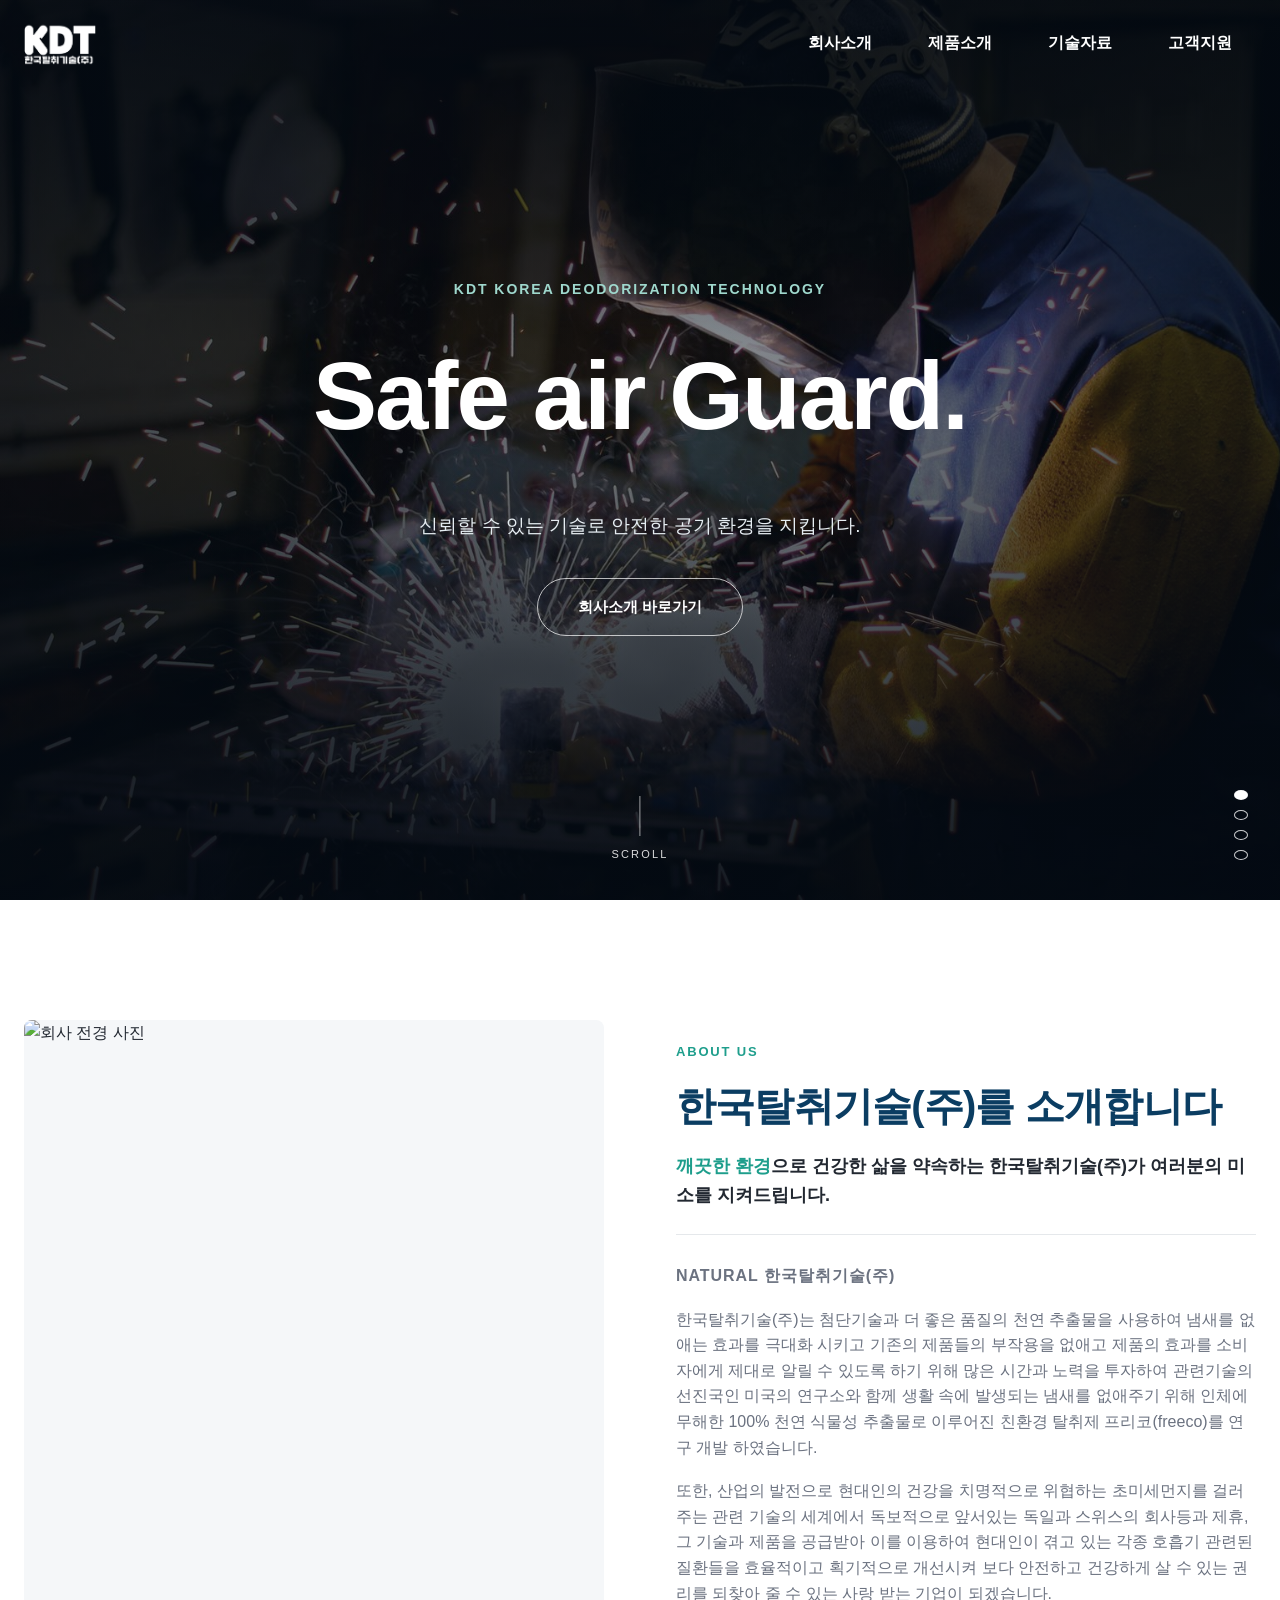
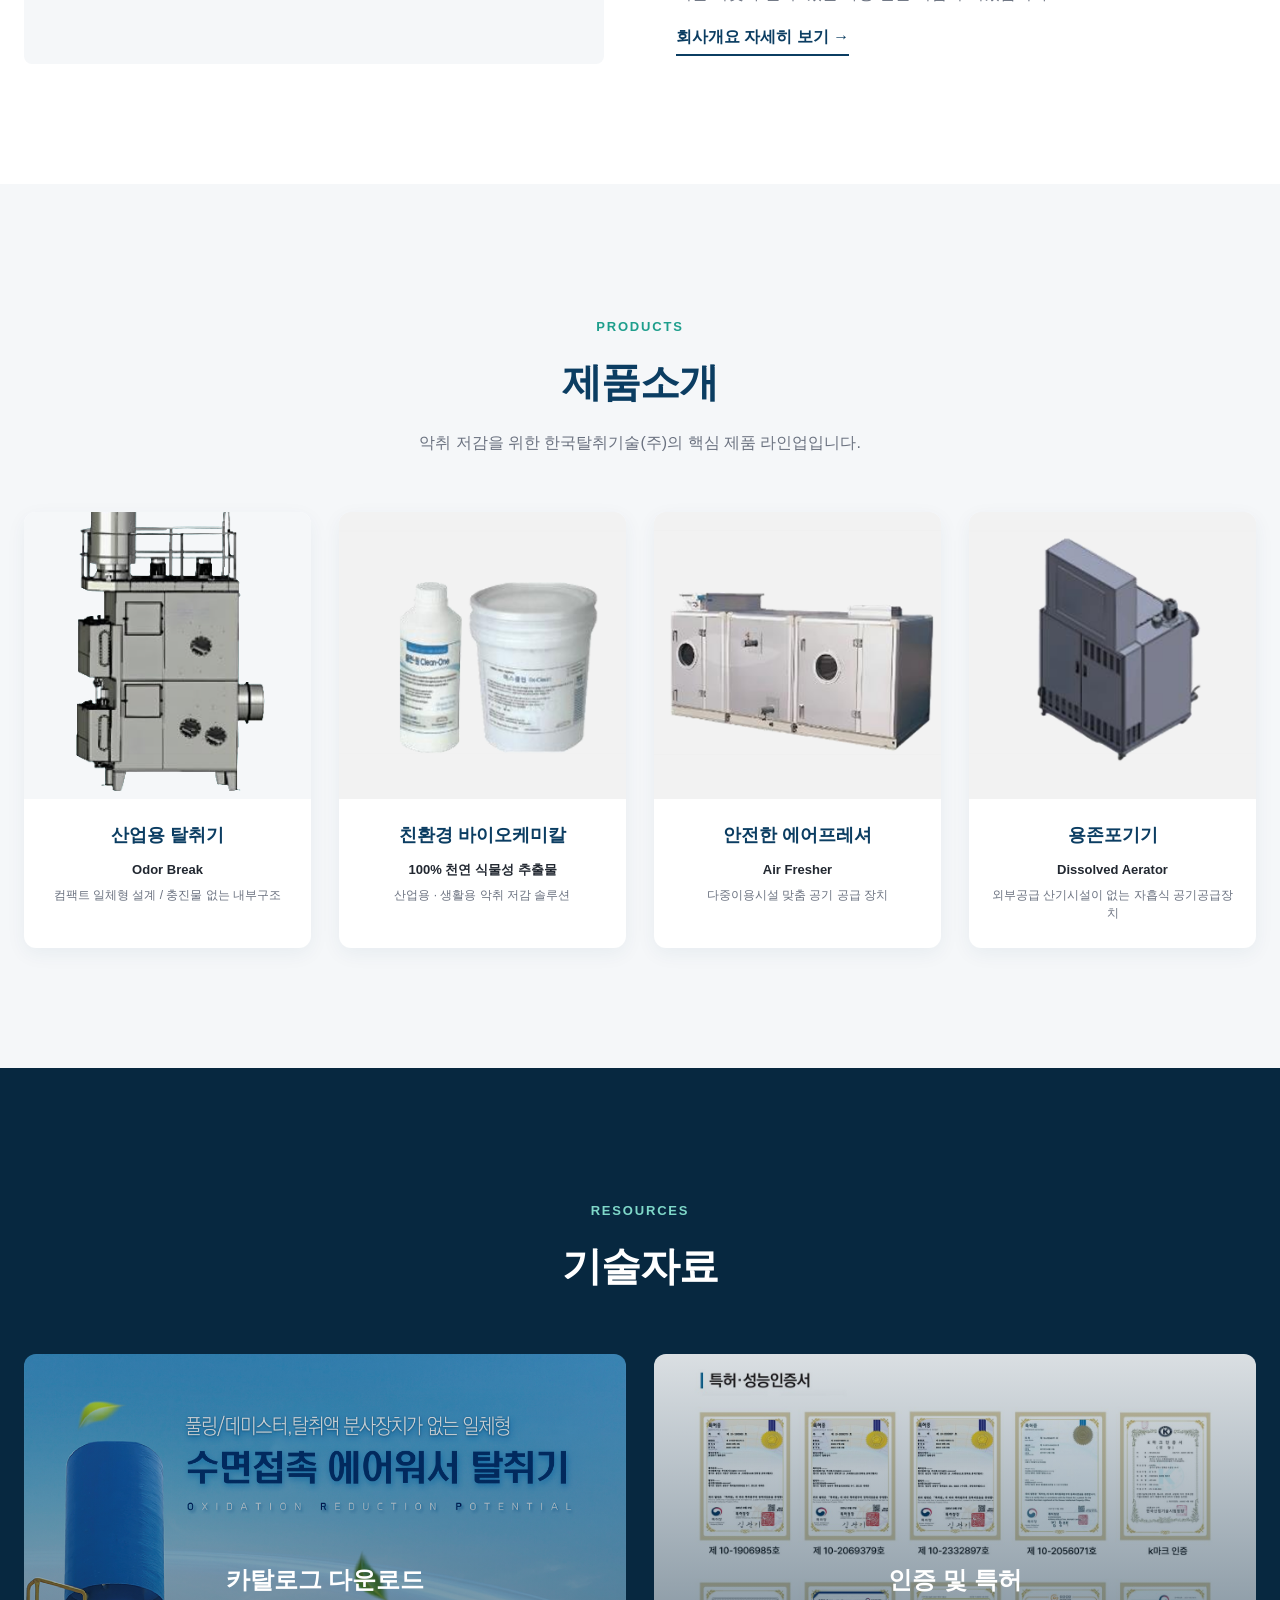
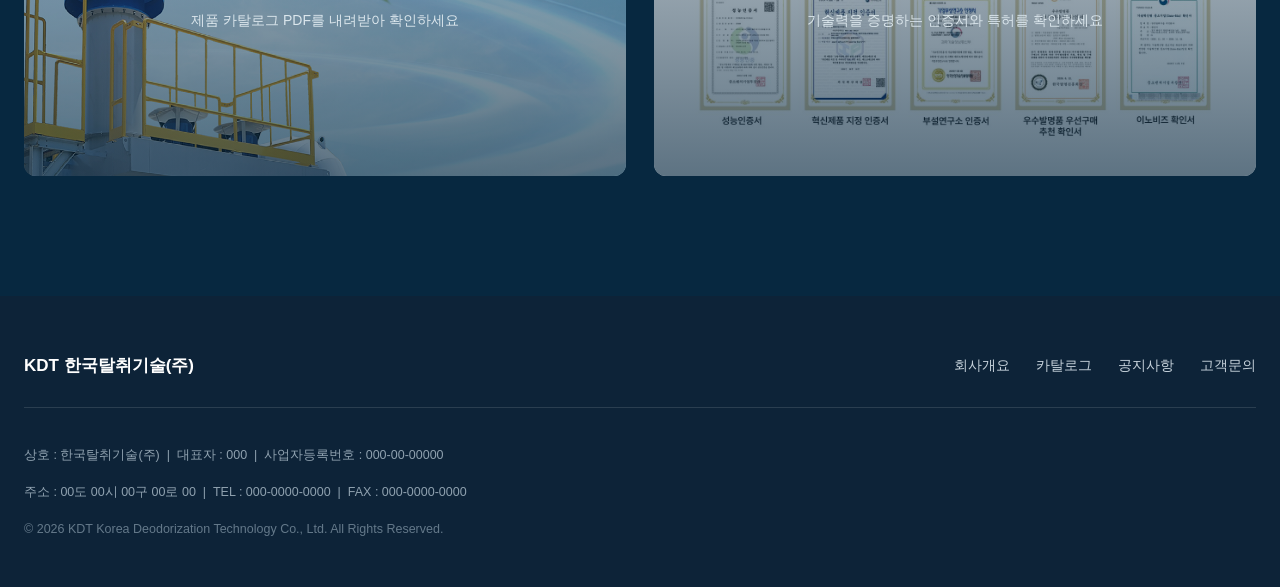
==== index.html @ 2b5cd9da "Initial commit: KDT 한국탈취기술 웹사이트 정적 HTML/CSS/JS 기반 회사 소개 및 제품 소개 사이트.  Co-Authored-By: Claude Sonnet " ====
<!DOCTYPE html>
<html lang="ko">
<head>
<meta charset="UTF-8">
<meta name="viewport" content="width=device-width, initial-scale=1.0">
<title>KDT 한국탈취기술(주) | Safe air Guard.</title>
<link rel="stylesheet" href="style.css">
</head>
<body>

<!-- ============ HEADER ============ -->
<header class="site-header" id="siteHeader">
  <div class="header-inner">
    <a href="index.html" class="logo">
      <img src="images/logo-kdt.png" alt="KDT 한국탈취기술(주)" class="logo-mark">
      <!-- attachFile/KDT 로고(L)투명.png -->
    </a>

    <nav class="gnb" id="gnb">
      <ul class="gnb-list">
        <li class="gnb-item">
          <a href="#" class="gnb-link">회사소개</a>
          <div class="mega-panel">
            <ul class="mega-list">
              <li><a href="about-overview.html">회사개요</a></li>
              <li><a href="about-history.html">회사연혁</a></li>
              <li><a href="certificate.html">인증/특허</a></li>
              <li><a href="about-location.html">오시는길</a></li>
            </ul>
          </div>
        </li>
        <li class="gnb-item">
          <a href="#" class="gnb-link">제품소개</a>
          <div class="mega-panel">
            <ul class="mega-list">
              <li><a href="product-orderbreak.html">산업용 탈취기</a></li>
              <li><a href="product-biochemical.html">친환경 바이오케미칼</a></li>
              <li><a href="product-airpressure.html">안전한 에어프레셔</a></li>
              <li><a href="product-diffuser.html">용존포기기</a></li>
            </ul>
          </div>
        </li>
        <li class="gnb-item">
          <a href="#" class="gnb-link">기술자료</a>
          <div class="mega-panel">
            <ul class="mega-list">
              <li><a href="files/KDT_탈취기_카탈로그.pdf" download>카탈로그</a></li>
            </ul>
          </div>
        </li>
        <li class="gnb-item">
          <a href="#" class="gnb-link">고객지원</a>
          <div class="mega-panel">
            <ul class="mega-list">
              <li><a href="notice.html">공지사항</a></li>
              <li><a href="contact.html">고객문의</a></li>
            </ul>
          </div>
        </li>
      </ul>
    </nav>

    <button class="mobile-toggle" id="mobileToggle" aria-label="메뉴 열기">
      <span></span><span></span><span></span>
    </button>
  </div>

  <!-- 모바일 전용 메뉴 -->
  <nav class="mobile-nav" id="mobileNav">
    <ul>
      <li>
        <button class="mobile-depth1">회사소개</button>
        <ul class="mobile-depth2">
          <li><a href="about-overview.html">회사개요</a></li>
          <li><a href="about-history.html">회사연혁</a></li>
          <li><a href="certificate.html">인증/특허</a></li>
          <li><a href="about-location.html">오시는길</a></li>
        </ul>
      </li>
      <li>
        <button class="mobile-depth1">제품소개</button>
        <ul class="mobile-depth2">
          <li><a href="product-orderbreak.html">산업용 탈취기</a></li>
          <li><a href="product-biochemical.html">친환경 바이오케미칼</a></li>
          <li><a href="product-airpressure.html">안전한 에어프레셔</a></li>
          <li><a href="product-diffuser.html">용존포기기</a></li>
        </ul>
      </li>
      <li>
        <button class="mobile-depth1">기술자료</button>
        <ul class="mobile-depth2">
          <li><a href="files/KDT_탈취기_카탈로그.pdf" download>카탈로그</a></li>
        </ul>
      </li>
      <li>
        <button class="mobile-depth1">고객지원</button>
        <ul class="mobile-depth2">
          <li><a href="notice.html">공지사항</a></li>
          <li><a href="contact.html">고객문의</a></li>
        </ul>
      </li>
    </ul>
  </nav>
  <div class="mega-dim" id="megaDim"></div>
</header>

<main>

  <!-- ============ HERO SECTION ============ -->
  <section class="hero" id="hero">
    <div class="hero-slides">
      <div class="hero-slide is-active" style="background-image:url('images/hero-1.jpg');"></div>
      <!-- 용접 작업 현장 사진 (정밀 제조 기술력) -->
      <div class="hero-slide" style="background-image:url('images/hero-2.jpg'); background-position:center 60%;"></div>
      <!-- 레이저 절단 설비 사진 (정밀 가공 기술력) -->
      <div class="hero-slide" style="background-image:url('images/hero-3.jpg'); background-position:center 30%;"></div>
      <!-- 중앙 제어실 사진 (통합 모니터링/관제 시스템) -->
      <div class="hero-slide" style="background-image:url('images/hero-4.jpg'); background-position:center 38%;"></div>
      <!-- 현장 안전관리자 작업 사진 (현장 안전/품질 관리) -->
    </div>
    <div class="hero-overlay"></div>
    <div class="hero-sparks" aria-hidden="true">
      <span></span><span></span><span></span><span></span><span></span><span></span>
    </div>
    <div class="hero-content">
      <p class="hero-eyebrow">KDT KOREA DEODORIZATION TECHNOLOGY</p>
      <h1 class="hero-title">Safe air Guard.</h1>
      <p class="hero-desc">신뢰할 수 있는 기술로 안전한 공기 환경을 지킵니다.</p>
      <a href="about-overview.html" class="hero-btn">회사소개 바로가기</a>
    </div>
    <div class="hero-dots" id="heroDots">
      <button class="hero-dot is-active" data-idx="0"></button>
      <button class="hero-dot" data-idx="1"></button>
      <button class="hero-dot" data-idx="2"></button>
      <button class="hero-dot" data-idx="3"></button>
    </div>
    <div class="hero-scroll">
      <span></span>
      <p>SCROLL</p>
    </div>
  </section>

  <!-- ============ 회사 소개 SECTION ============ -->
  <section class="about-section reveal">
    <div class="about-inner">
      <div class="about-visual">
        <img src="attachFile/회사전경.PNG" alt="회사 전경 사진">
        <!-- 회사 전경 사진 (attachFile/회사전경.PNG) -->
      </div>
      <div class="about-text">
        <p class="section-eyebrow">ABOUT US</p>
        <h2 class="section-title">한국탈취기술(주)를 소개합니다</h2>
        <!-- 아래 문구는 attachFile/회사소개 문구(emjkdt변경).PNG 원문에서 추출, 회사명(EMJ)만 '한국탈취기술(주)'로 치환 -->
        <p class="about-lead">
          <strong>깨끗한 환경</strong>으로 건강한 삶을 약속하는 한국탈취기술(주)가 여러분의 미소를 지켜드립니다.
        </p>
        <div class="about-copy">
          <p class="about-subhead">NATURAL 한국탈취기술(주)</p>
          <p>
            한국탈취기술(주)는 첨단기술과 더 좋은 품질의 천연 추출물을 사용하여 냄새를 없애는
            효과를 극대화 시키고 기존의 제품들의 부작용을 없애고 제품의 효과를 소비자에게
            제대로 알릴 수 있도록 하기 위해 많은 시간과 노력을 투자하여 관련기술의 선진국인
            미국의 연구소와 함께 생활 속에 발생되는 냄새를 없애주기 위해 인체에 무해한
            100% 천연 식물성 추출물로 이루어진 친환경 탈취제 프리코(freeco)를 연구 개발
            하였습니다.
          </p>
          <p>
            또한, 산업의 발전으로 현대인의 건강을 치명적으로 위협하는 초미세먼지를 걸러주는
            관련 기술의 세계에서 독보적으로 앞서있는 독일과 스위스의 회사등과 제휴, 그 기술과
            제품을 공급받아 이를 이용하여 현대인이 겪고 있는 각종 호흡기 관련된 질환들을
            효율적이고 획기적으로 개선시켜 보다 안전하고 건강하게 살 수 있는 권리를 되찾아
            줄 수 있는 사랑 받는 기업이 되겠습니다.
          </p>
        </div>
        <a href="about-overview.html" class="about-more">회사개요 자세히 보기 &rarr;</a>
      </div>
    </div>
  </section>

  <!-- ============ 제품 소개 SECTION ============ -->
  <section class="product-section reveal">
    <div class="section-head">
      <p class="section-eyebrow">PRODUCTS</p>
      <h2 class="section-title">제품소개</h2>
      <p class="section-desc">악취 저감을 위한 한국탈취기술(주)의 핵심 제품 라인업입니다.</p>
    </div>

    <div class="product-grid">
      <a href="product-orderbreak.html" class="product-card">
        <div class="product-thumb">
          <img src="images/product-thumb-1.png?v=2" alt="산업용 탈취기">
          <!-- 산업용 탈취기(Odor Break) 제품사진 (회사소개서 PDF에서 추출) -->
        </div>
        <div class="product-info">
          <h3>산업용 탈취기</h3>
          <p class="product-category">Odor Break</p>
          <p class="product-detail">컴팩트 일체형 설계 / 충진물 없는 내부구조</p>
        </div>
      </a>

      <a href="product-biochemical.html" class="product-card">
        <div class="product-thumb">
          <img src="images/product-thumb-2.png" alt="친환경 바이오케미칼">
          <!-- 친환경 바이오케미칼 제품사진 (회사소개서 PDF에서 추출) -->
        </div>
        <div class="product-info">
          <h3>친환경 바이오케미칼</h3>
          <p class="product-category">100% 천연 식물성 추출물</p>
          <p class="product-detail">산업용 · 생활용 악취 저감 솔루션</p>
        </div>
      </a>

      <a href="product-airpressure.html" class="product-card">
        <div class="product-thumb">
          <img src="images/product-thumb-3.png" alt="안전한 에어프레셔">
          <!-- 안전한 에어프레셔 제품사진 (회사소개서 PDF에서 추출) -->
        </div>
        <div class="product-info">
          <h3>안전한 에어프레셔</h3>
          <p class="product-category">Air Fresher</p>
          <p class="product-detail">다중이용시설 맞춤 공기 공급 장치</p>
        </div>
      </a>

      <a href="product-diffuser.html" class="product-card">
        <div class="product-thumb">
          <img src="images/product-thumb-4.png" alt="용존포기기">
          <!-- 용존포기기 제품사진 (회사소개서 PDF에서 추출) -->
        </div>
        <div class="product-info">
          <h3>용존포기기</h3>
          <p class="product-category">Dissolved Aerator</p>
          <p class="product-detail">외부공급 산기시설이 없는 자흡식 공기공급장치</p>
        </div>
      </a>
    </div>
  </section>

  <!-- ============ 자료실 SECTION ============ -->
  <section class="archive-section reveal">
    <div class="section-head">
      <p class="section-eyebrow light">RESOURCES</p>
      <h2 class="section-title light">기술자료</h2>
    </div>

    <div class="archive-grid">
      <a href="files/KDT_탈취기_카탈로그.pdf" download class="archive-banner">
        <img src="images/catalog/page-01.png" alt="카탈로그 다운로드" style="object-position:center 35%;">
        <!-- kdt 탈취기 카달로그(한글s).pdf 표지 -->
        <div class="archive-overlay">
          <span class="archive-icon">&#11015;</span>
          <h3>카탈로그 다운로드</h3>
          <p>제품 카탈로그 PDF를 내려받아 확인하세요</p>
        </div>
      </a>

      <a href="certificate.html" class="archive-banner">
        <img src="images/certificates-cover.jpg" alt="인증 및 특허">
        <!-- 특허 및 인증.png (인증서 10종 모음) -->
        <div class="archive-overlay">
          <span class="archive-icon">&#128269;</span>
          <h3>인증 및 특허</h3>
          <p>기술력을 증명하는 인증서와 특허를 확인하세요</p>
        </div>
      </a>
    </div>
  </section>

</main>

<!-- ============ FOOTER ============ -->
<footer class="site-footer">
  <div class="footer-inner">
    <div class="footer-top">
      <span class="footer-logo">KDT 한국탈취기술(주)</span>
      <ul class="footer-links">
        <li><a href="about-overview.html">회사개요</a></li>
        <li><a href="files/KDT_탈취기_카탈로그.pdf" download>카탈로그</a></li>
        <li><a href="notice.html">공지사항</a></li>
        <li><a href="contact.html">고객문의</a></li>
      </ul>
    </div>
    <div class="footer-info">
      <p>상호 : 한국탈취기술(주) &nbsp;|&nbsp; 대표자 : 000 &nbsp;|&nbsp; 사업자등록번호 : 000-00-00000</p>
      <p>주소 : 00도 00시 00구 00로 00 &nbsp;|&nbsp; TEL : 000-0000-0000 &nbsp;|&nbsp; FAX : 000-0000-0000</p>
      <p class="footer-copy">&copy; 2026 KDT Korea Deodorization Technology Co., Ltd. All Rights Reserved.</p>
    </div>
  </div>
</footer>

<script src="script.js"></script>
</body>
</html>
---- style.css ----
/* =====================================================
   KDT 한국탈취기술(주) - Main Stylesheet
===================================================== */

:root {
  --color-primary: #0b3d62;      /* 신뢰감 있는 딥 네이비 블루 */
  --color-primary-dark: #072840;
  --color-accent: #1e9e8c;       /* 환경/친환경 느낌의 틸 그린 */
  --color-text: #222831;
  --color-text-light: #6b7280;
  --color-bg: #ffffff;
  --color-bg-soft: #f5f7f9;
  --color-border: #e5e8eb;
  --header-height: 86px;
  --max-width: 1280px;
  --transition-base: 0.35s cubic-bezier(0.4, 0, 0.2, 1);
}

* { box-sizing: border-box; }

html { scroll-behavior: smooth; }

body {
  margin: 0;
  font-family: "Pretendard", "Noto Sans KR", "Malgun Gothic", -apple-system, BlinkMacSystemFont, sans-serif;
  color: var(--color-text);
  background: var(--color-bg);
  line-height: 1.6;
  -webkit-font-smoothing: antialiased;
}

a { color: inherit; text-decoration: none; }
ul { list-style: none; margin: 0; padding: 0; }
img { display: block; max-width: 100%; }
button { font-family: inherit; cursor: pointer; border: none; background: none; }

/* -----------------------------------------------------
   이미지 방어 코드 (절대 찌그러짐 방지)
----------------------------------------------------- */
img {
  width: 100%;
  height: 100%;
  object-fit: cover;
  object-position: center;
}

.section-eyebrow, .hero-eyebrow { letter-spacing: 0.14em; }

/* -----------------------------------------------------
   공통 섹션 타이틀
----------------------------------------------------- */
.section-head {
  max-width: var(--max-width);
  margin: 0 auto 56px;
  padding: 0 24px;
  text-align: center;
}

.section-eyebrow {
  display: inline-block;
  font-size: 13px;
  font-weight: 700;
  color: var(--color-accent);
  margin-bottom: 12px;
  text-transform: uppercase;
}
.section-eyebrow.light { color: #7fd8c9; }

.section-title {
  font-size: clamp(28px, 3.4vw, 40px);
  font-weight: 800;
  color: var(--color-primary);
  margin: 0 0 14px;
  letter-spacing: -0.02em;
}
.section-title.light { color: #ffffff; }

.section-desc {
  color: var(--color-text-light);
  font-size: 16px;
}

.reveal {
  opacity: 0;
  transform: translateY(40px);
  transition: opacity 0.9s ease, transform 0.9s ease;
}
.reveal.is-visible {
  opacity: 1;
  transform: translateY(0);
}

/* =====================================================
   HEADER
===================================================== */
.site-header {
  position: fixed;
  top: 0; left: 0; right: 0;
  z-index: 1000;
  height: var(--header-height);
  background: rgba(7, 40, 64, 0.0);
  transition: background var(--transition-base), box-shadow var(--transition-base);
}

.site-header.is-scrolled,
.site-header.is-menu-open {
  background: rgba(255, 255, 255, 0.98);
  box-shadow: 0 2px 16px rgba(0, 0, 0, 0.08);
}

.header-inner {
  max-width: var(--max-width);
  height: 100%;
  margin: 0 auto;
  padding: 0 24px;
  display: flex;
  align-items: center;
  justify-content: space-between;
}

.logo-text {
  font-size: 20px;
  font-weight: 800;
  color: #ffffff;
  transition: color var(--transition-base);
  white-space: nowrap;
}
.logo-text em {
  font-style: normal;
  font-weight: 600;
  margin-left: 4px;
}

.site-header.is-scrolled .logo-text,
.site-header.is-menu-open .logo-text {
  color: var(--color-primary);
}

.logo-mark {
  display: block;
  height: 46px;
  width: auto;
  filter: brightness(0) invert(1);
  transition: filter var(--transition-base);
}
.site-header.is-scrolled .logo-mark,
.site-header.is-menu-open .logo-mark {
  filter: none;
}

/* --- GNB --- */
.gnb { height: 100%; }
.gnb-list {
  display: flex;
  height: 100%;
  gap: 8px;
}
.gnb-item {
  position: relative;
  height: 100%;
  display: flex;
  align-items: center;
}
.gnb-link {
  display: inline-block;
  padding: 10px 24px;
  font-size: 16px;
  font-weight: 700;
  color: #ffffff;
  transition: color var(--transition-base);
}
.site-header.is-scrolled .gnb-link,
.site-header.is-menu-open .gnb-link {
  color: var(--color-text);
}
.gnb-item:hover .gnb-link,
.gnb-item.is-active .gnb-link {
  color: var(--color-accent);
}

/* --- Mega Panel (풀다운 슬라이드) --- */
.mega-panel {
  position: absolute;
  top: 100%;
  left: 50%;
  transform: translate(-50%, -12px);
  min-width: 220px;
  background: #ffffff;
  border-radius: 0 0 12px 12px;
  box-shadow: 0 24px 40px rgba(0, 0, 0, 0.12);
  padding: 18px 8px;
  opacity: 0;
  visibility: hidden;
  pointer-events: none;
  transition: opacity var(--transition-base), transform var(--transition-base), visibility var(--transition-base);
}

.gnb-item:hover .mega-panel,
.gnb-item.is-active .mega-panel {
  opacity: 1;
  visibility: visible;
  transform: translate(-50%, 0);
  pointer-events: auto;
}

.mega-list li a {
  display: block;
  padding: 10px 20px;
  font-size: 14px;
  color: var(--color-text-light);
  border-radius: 8px;
  white-space: nowrap;
  transition: background var(--transition-base), color var(--transition-base);
}
.mega-list li a:hover {
  background: var(--color-bg-soft);
  color: var(--color-primary);
}

.mega-dim {
  position: fixed;
  inset: var(--header-height) 0 0 0;
  background: rgba(7, 40, 64, 0.25);
  opacity: 0;
  visibility: hidden;
  transition: opacity var(--transition-base), visibility var(--transition-base);
  z-index: -1;
}
.site-header.is-menu-open .mega-dim {
  opacity: 1;
  visibility: visible;
}

/* --- Mobile toggle --- */
.mobile-toggle {
  display: none;
  width: 32px;
  height: 24px;
  flex-direction: column;
  justify-content: space-between;
  z-index: 1100;
}
.mobile-toggle span {
  display: block;
  height: 2px;
  width: 100%;
  background: #ffffff;
  transition: all var(--transition-base);
}
.site-header.is-scrolled .mobile-toggle span,
.site-header.is-menu-open .mobile-toggle span { background: var(--color-primary); }

.mobile-toggle.is-open span:nth-child(1) { transform: translateY(11px) rotate(45deg); }
.mobile-toggle.is-open span:nth-child(2) { opacity: 0; }
.mobile-toggle.is-open span:nth-child(3) { transform: translateY(-11px) rotate(-45deg); }

.mobile-nav {
  display: none;
}

/* =====================================================
   HERO SECTION
===================================================== */
.hero {
  position: relative;
  height: 100vh;
  min-height: 560px;
  overflow: hidden;
  color: #ffffff;
}

.hero-slides {
  position: absolute;
  inset: 0;
}

.hero-slide {
  position: absolute;
  inset: 0;
  background-size: cover;
  background-position: center;
  background-repeat: no-repeat;
  opacity: 0;
  transform: scale(1.08);
  transition: opacity 1.4s ease, transform 6s ease;
}
.hero-slide.is-active {
  opacity: 1;
  transform: scale(1);
}

.hero-overlay {
  position: absolute;
  inset: 0;
  background:
    radial-gradient(ellipse at center 50%, rgba(4,10,18,0.15) 0%, rgba(4,10,18,0.55) 70%),
    linear-gradient(180deg, rgba(4,12,22,0.72) 0%, rgba(6,20,34,0.32) 38%, rgba(4,12,22,0.8) 100%);
}

/* --- 용접 스파크를 모티브로 한 떠다니는 파티클 (단조로움 방지용 디테일) --- */
.hero-sparks {
  position: absolute;
  inset: 0;
  z-index: 1;
  overflow: hidden;
  pointer-events: none;
}
.hero-sparks span {
  position: absolute;
  bottom: -10px;
  width: 3px;
  height: 3px;
  border-radius: 50%;
  background: #ffb648;
  box-shadow: 0 0 6px 2px rgba(255, 182, 72, 0.8);
  opacity: 0;
  animation: sparkRise linear infinite;
}
.hero-sparks span:nth-child(1) { left: 12%; animation-duration: 7s; animation-delay: 0.2s; }
.hero-sparks span:nth-child(2) { left: 27%; animation-duration: 9s; animation-delay: 2.4s; }
.hero-sparks span:nth-child(3) { left: 46%; animation-duration: 6.5s; animation-delay: 1.1s; }
.hero-sparks span:nth-child(4) { left: 63%; animation-duration: 8s; animation-delay: 3.6s; }
.hero-sparks span:nth-child(5) { left: 79%; animation-duration: 7.5s; animation-delay: 0.8s; }
.hero-sparks span:nth-child(6) { left: 90%; animation-duration: 10s; animation-delay: 4.2s; }

@keyframes sparkRise {
  0% { transform: translateY(0) scale(1); opacity: 0; }
  8% { opacity: 1; }
  55% { opacity: 0.7; }
  100% { transform: translateY(-70vh) scale(0.4); opacity: 0; }
}

.hero-content {
  position: relative;
  z-index: 2;
  height: 100%;
  display: flex;
  flex-direction: column;
  align-items: center;
  justify-content: center;
  text-align: center;
  padding: 0 24px;
}

.hero-eyebrow {
  font-size: 14px;
  font-weight: 600;
  color: #9fd8cd;
  margin-bottom: 18px;
}

.hero-title {
  font-size: clamp(44px, 8vw, 96px);
  font-weight: 800;
  margin: 0 0 20px;
  letter-spacing: -0.02em;
}

.hero-desc {
  font-size: clamp(15px, 1.6vw, 19px);
  color: #e6edf2;
  margin-bottom: 36px;
}

.hero-btn {
  display: inline-block;
  padding: 16px 40px;
  border: 1px solid rgba(255,255,255,0.7);
  border-radius: 40px;
  font-size: 15px;
  font-weight: 700;
  transition: background var(--transition-base), color var(--transition-base), border-color var(--transition-base);
}
.hero-btn:hover {
  background: var(--color-accent);
  border-color: var(--color-accent);
}

.hero-dots {
  position: absolute;
  right: 32px;
  bottom: 40px;
  z-index: 2;
  display: flex;
  flex-direction: column;
  gap: 10px;
}
.hero-dot {
  width: 10px;
  height: 10px;
  border-radius: 50%;
  border: 1px solid rgba(255,255,255,0.8);
  background: transparent;
  transition: background var(--transition-base);
}
.hero-dot.is-active { background: #ffffff; }

.hero-scroll {
  position: absolute;
  left: 50%;
  bottom: 36px;
  transform: translateX(-50%);
  z-index: 2;
  text-align: center;
  color: rgba(255,255,255,0.85);
}
.hero-scroll span {
  display: block;
  width: 1px;
  height: 40px;
  margin: 0 auto 10px;
  background: rgba(255,255,255,0.6);
  overflow: hidden;
  position: relative;
}
.hero-scroll span::after {
  content: "";
  position: absolute;
  top: -100%;
  left: 0;
  width: 100%;
  height: 100%;
  background: #ffffff;
  animation: scrollLine 1.8s infinite;
}
.hero-scroll p {
  margin: 0;
  font-size: 11px;
  letter-spacing: 0.2em;
}
@keyframes scrollLine {
  0% { top: -100%; }
  60% { top: 100%; }
  100% { top: 100%; }
}

/* =====================================================
   ABOUT SECTION
===================================================== */
.about-section {
  padding: 120px 24px;
  background: var(--color-bg);
}

.about-inner {
  max-width: var(--max-width);
  margin: 0 auto;
  display: grid;
  grid-template-columns: 1fr 1fr;
  gap: 72px;
  align-items: center;
}

.about-visual {
  position: relative;
  width: 100%;
  aspect-ratio: 9 / 10;
  overflow: hidden;
  border-radius: 8px;
  background: var(--color-bg-soft);
}

.about-text .section-eyebrow { text-align: left; }

.about-lead {
  font-size: 18px;
  font-weight: 600;
  line-height: 1.6;
  color: var(--color-text);
  margin: 0 0 28px;
  padding-bottom: 24px;
  border-bottom: 1px solid var(--color-border);
}
.about-lead strong {
  color: var(--color-accent);
  font-weight: 800;
}

.about-subhead {
  font-size: 14px;
  font-weight: 800;
  letter-spacing: 0.06em;
  color: var(--color-primary);
  margin: 0 0 14px;
}

.about-copy p {
  color: var(--color-text-light);
  font-size: 16px;
  margin: 0 0 18px;
}

.about-stats {
  display: flex;
  gap: 40px;
  margin: 36px 0;
  padding: 28px 0;
  border-top: 1px solid var(--color-border);
  border-bottom: 1px solid var(--color-border);
}
.about-stats li {
  display: flex;
  flex-direction: column;
}
.about-stats strong {
  font-size: 30px;
  font-weight: 800;
  color: var(--color-primary);
}
.about-stats span {
  font-size: 13px;
  color: var(--color-text-light);
  margin-top: 4px;
}

.about-more {
  display: inline-flex;
  align-items: center;
  gap: 6px;
  font-weight: 700;
  color: var(--color-primary);
  border-bottom: 2px solid var(--color-primary);
  padding-bottom: 4px;
  transition: color var(--transition-base), border-color var(--transition-base);
}
.about-more:hover {
  color: var(--color-accent);
  border-color: var(--color-accent);
}

/* =====================================================
   PRODUCT SECTION
===================================================== */
.product-section {
  padding: 120px 24px;
  background: var(--color-bg-soft);
}

.product-grid {
  max-width: var(--max-width);
  margin: 0 auto;
  display: grid;
  grid-template-columns: repeat(4, 1fr);
  gap: 28px;
}

.product-card {
  display: block;
  background: #ffffff;
  border-radius: 12px;
  overflow: hidden;
  box-shadow: 0 6px 20px rgba(11, 61, 98, 0.06);
  transition: transform var(--transition-base), box-shadow var(--transition-base);
}
.product-card:hover {
  transform: translateY(-10px);
  box-shadow: 0 20px 36px rgba(11, 61, 98, 0.16);
}

.product-thumb {
  position: relative;
  width: 100%;
  aspect-ratio: 1 / 1;
  overflow: hidden;
  background: var(--color-bg-soft);
}
.product-thumb img {
  transition: transform 0.6s ease;
}
.product-card:hover .product-thumb img {
  transform: scale(1.07);
}

.product-info {
  padding: 22px 20px 26px;
  text-align: center;
}
.product-info h3 {
  margin: 0 0 10px;
  font-size: 18px;
  font-weight: 800;
  color: var(--color-primary);
}
.product-info .product-category {
  margin: 0 0 6px;
  font-size: 13px;
  font-weight: 700;
  color: var(--color-text);
}
.product-info .product-detail {
  margin: 0;
  font-size: 12px;
  line-height: 1.5;
  color: var(--color-text-light);
}

/* =====================================================
   ARCHIVE SECTION
===================================================== */
.archive-section {
  padding: 120px 24px;
  background: var(--color-primary-dark);
}

.archive-grid {
  max-width: var(--max-width);
  margin: 0 auto;
  display: grid;
  grid-template-columns: 1fr 1fr;
  gap: 28px;
}

.archive-banner {
  position: relative;
  display: block;
  width: 100%;
  aspect-ratio: 10 / 7;
  overflow: hidden;
  border-radius: 12px;
}
.archive-banner img {
  transition: transform 0.6s ease, filter var(--transition-base);
}
.archive-banner:hover img {
  transform: scale(1.08);
  filter: brightness(0.55);
}

.archive-overlay {
  position: absolute;
  inset: 0;
  display: flex;
  flex-direction: column;
  align-items: center;
  justify-content: center;
  text-align: center;
  padding: 24px;
  background: linear-gradient(180deg, rgba(7,40,64,0.15) 0%, rgba(7,40,64,0.65) 100%);
  color: #ffffff;
}

.archive-icon {
  font-size: 30px;
  margin-bottom: 14px;
  opacity: 0;
  transform: translateY(10px) scale(0.8);
  transition: opacity var(--transition-base), transform var(--transition-base);
}
.archive-banner:hover .archive-icon {
  opacity: 1;
  transform: translateY(0) scale(1);
}

.archive-overlay h3 {
  font-size: 24px;
  font-weight: 800;
  margin: 0 0 10px;
}
.archive-overlay p {
  font-size: 14px;
  color: #dbe6ec;
  margin: 0;
}

/* =====================================================
   서브페이지 - 페이지 배너 & 문서(브로슈어) 뷰어
===================================================== */
.page-banner {
  padding: calc(var(--header-height) + 64px) 24px 56px;
  background: linear-gradient(135deg, var(--color-primary-dark) 0%, var(--color-primary) 100%);
  text-align: center;
}
.page-banner .section-eyebrow { margin-bottom: 10px; }
.page-title {
  margin: 0;
  font-size: clamp(26px, 3.4vw, 38px);
  font-weight: 800;
  color: #ffffff;
  letter-spacing: -0.02em;
}
.page-title span {
  display: inline-block;
  margin-left: 12px;
  font-size: 0.5em;
  font-weight: 600;
  color: #9fd8cd;
  vertical-align: middle;
}

.doc-section {
  max-width: 1080px;
  margin: 0 auto;
  padding: 72px 24px 100px;
}
.doc-block + .doc-block { margin-top: 40px; }
.doc-block-title {
  font-size: 14px;
  font-weight: 700;
  color: var(--color-accent);
  text-align: center;
  margin: 0 0 16px;
  letter-spacing: 0.04em;
}
.doc-frame {
  width: 100%;
  aspect-ratio: 2750 / 1904;
  overflow: hidden;
  border-radius: 12px;
  box-shadow: 0 12px 32px rgba(11, 61, 98, 0.12);
  border: 1px solid var(--color-border);
  background: var(--color-bg-soft);
}

.doc-back {
  text-align: center;
  margin-top: 56px;
}
.doc-back a {
  display: inline-flex;
  align-items: center;
  gap: 6px;
  padding: 14px 34px;
  border: 1px solid var(--color-border);
  border-radius: 40px;
  font-size: 14px;
  font-weight: 700;
  color: var(--color-primary);
  transition: background var(--transition-base), color var(--transition-base), border-color var(--transition-base);
}
.doc-back a:hover {
  background: var(--color-primary);
  border-color: var(--color-primary);
  color: #ffffff;
}

/* =====================================================
   서브페이지 - 산업용 탈취기(Odor Break) 상세
===================================================== */
.ob-section {
  max-width: var(--max-width);
  margin: 0 auto;
  padding: 72px 24px 100px;
}
.ob-block + .ob-block {
  margin-top: 88px;
}

.ob-subtitle {
  margin: 0 0 28px;
  font-size: 28px;
  font-weight: 800;
  color: var(--color-primary);
  padding-bottom: 14px;
  border-bottom: 2px solid var(--color-primary);
}
.ob-subtitle-center {
  text-align: center;
  border-bottom: none;
  padding-bottom: 0;
}

/* --- Section 1: 공정도 --- */
.ob-lead {
  margin: 0 0 32px;
  font-size: 20px;
  line-height: 1.7;
  color: var(--color-text-light);
}
.ob-caption {
  max-width: 1080px;
  margin: 28px auto 0;
  font-size: 22px;
  font-weight: 500;
  font-style: italic;
  letter-spacing: 0.01em;
  line-height: 1.6;
  color: var(--color-primary);
  text-align: center;
}
@media (max-width: 640px) {
  .ob-caption { font-size: 19px; }
}
.ob-diagram {
  width: 100%;
  max-width: 230px;
  margin: 0 auto;
  aspect-ratio: 272 / 476;
  overflow: hidden;
  border-radius: 14px;
  border: 1px solid var(--color-border);
  background: var(--color-bg-soft);
}

/* --- Section 2: 제품 특징 --- */
.ob-feature-grid {
  display: grid;
  grid-template-columns: repeat(3, 1fr);
  gap: 28px;
}
.ob-feature-card {
  padding: 24px;
  border-radius: 14px;
  background: var(--color-bg-soft);
  border: 1px solid var(--color-border);
  text-align: center;
  transition: transform var(--transition-base), box-shadow var(--transition-base);
}
.ob-feature-card:hover {
  transform: translateY(-10px);
  box-shadow: 0 20px 36px rgba(11, 61, 98, 0.14);
}
.ob-feature-visual {
  width: 100%;
  aspect-ratio: 1 / 1;
  overflow: hidden;
  border-radius: 10px;
  background: #ffffff;
  margin-bottom: 20px;
}
.ob-feature-visual-split {
  display: flex;
  flex-direction: column;
  gap: 4px;
  background: none;
}
.ob-feature-half {
  flex: 1;
  overflow: hidden;
  border-radius: 10px;
}

.ob-feature-visual-stack {
  aspect-ratio: auto;
  display: flex;
  flex-direction: column;
  gap: 14px;
  padding-top: 16px;
}
.ob-feature-diagram {
  width: 100%;
  aspect-ratio: 591 / 662;
  overflow: hidden;
  border-radius: 8px;
  background: #ffffff;
  border: 1px solid var(--color-border);
}
.ob-feature-visual-triple {
  display: flex;
  align-items: center;
  gap: 8px;
  padding: 0 16px;
}
.ob-feature-third {
  flex: 1;
  aspect-ratio: 1 / 1;
  overflow: hidden;
  border-radius: 8px;
  background: #ffffff;
  border: 1px solid var(--color-border);
}

.ob-feature-visual-brand {
  position: relative;
  padding: 0;
  background: var(--color-primary-dark);
}
.ob-feature-visual-brand img {
  filter: brightness(0.55) saturate(1.1);
}
.ob-feature-brand-overlay {
  position: absolute;
  inset: 0;
  display: flex;
  flex-direction: column;
  align-items: center;
  justify-content: center;
  gap: 14px;
  padding: 20px;
  background: linear-gradient(180deg, rgba(7, 40, 64, 0.35) 0%, rgba(7, 40, 64, 0.7) 100%);
}
.ob-feature-brand {
  font-size: 28px;
  font-weight: 800;
  color: #ffffff;
  letter-spacing: -0.01em;
}
.ob-feature-brand-tagline {
  font-size: 17px;
  font-weight: 600;
  line-height: 1.6;
  color: #9fd8cd;
}
.ob-feature-card h3 {
  margin: 0 0 8px;
  font-size: 22px;
  font-weight: 800;
  color: var(--color-primary);
}
.ob-feature-card p {
  margin: 0;
  font-size: 18px;
  color: var(--color-text-light);
}
.ob-feature-brand-list {
  margin: 0;
  padding: 0;
  list-style: none;
  text-align: left;
  font-size: 17px;
  line-height: 1.7;
  color: var(--color-text-light);
}
.ob-feature-brand-list li {
  padding-left: 14px;
  position: relative;
}
.ob-feature-brand-list li::before {
  content: "•";
  position: absolute;
  left: 0;
  color: var(--color-accent);
  font-weight: 800;
}

/* --- Section 3: 업무 프로세스 (CSS 스텝 UI) --- */
.ob-steps {
  position: relative;
  display: flex;
  justify-content: space-between;
  margin-top: 48px;
}
.ob-steps::before {
  content: "";
  position: absolute;
  top: 54px;
  left: 54px;
  right: 54px;
  height: 2px;
  background: var(--color-border);
  z-index: 0;
}
.ob-step {
  position: relative;
  z-index: 1;
  flex: 1;
  text-align: center;
  padding: 0 6px;
}
.ob-step-num {
  display: flex;
  align-items: center;
  justify-content: center;
  width: 108px;
  height: 108px;
  margin: 0 auto 16px;
  border-radius: 50%;
  background: var(--color-primary);
  color: #ffffff;
  font-size: 19px;
  font-weight: 800;
  line-height: 1.35;
  box-shadow: 0 0 0 6px #ffffff;
}
.ob-step-caption {
  margin: 16px 0 0;
  font-size: 17px;
  line-height: 1.6;
  color: var(--color-text-light);
}
.ob-step-photo {
  width: 100%;
  margin-top: 16px;
  aspect-ratio: 3 / 2;
  overflow: hidden;
  border-radius: 10px;
  border: 1px solid var(--color-border);
}

/* --- Section 4: 주요 납품 실적 --- */
.ob-reference-grid {
  display: grid;
  grid-template-columns: repeat(5, 1fr);
  gap: 20px;
  align-items: start;
}
.ob-reference-card {
  margin: 0;
  border-radius: 12px;
  overflow: hidden;
  border: 1px solid var(--color-border);
  background: #ffffff;
  box-shadow: 0 6px 18px rgba(11, 61, 98, 0.08);
  transition: transform var(--transition-base), box-shadow var(--transition-base);
}
.ob-reference-card:hover {
  transform: translateY(-8px);
  box-shadow: 0 16px 30px rgba(11, 61, 98, 0.16);
}
.ob-reference-card img {
  aspect-ratio: 565 / 285;
  display: block;
}
.ob-reference-caption {
  margin: 0;
  padding: 12px 10px;
  border-top: 1px solid var(--color-border);
  text-align: center;
  font-size: 14px;
  font-weight: 700;
  color: var(--color-primary);
}

@media (max-width: 960px) {
  .ob-reference-grid { grid-template-columns: repeat(3, 1fr); }
}
@media (max-width: 860px) {
  .ob-feature-grid { grid-template-columns: 1fr; }
  .ob-steps { flex-direction: column; gap: 28px; }
  .ob-steps::before { display: none; }
  .ob-reference-grid { grid-template-columns: 1fr 1fr; }
}

@media (max-width: 560px) {
  .ob-reference-grid { grid-template-columns: 1fr; }
}

/* =====================================================
   서브페이지 - 친환경 바이오케미칼 (카테고리 탭 + 콘텐츠)
===================================================== */
.biochem-section {
  max-width: var(--max-width);
  margin: 0 auto;
  padding: 72px 24px 100px;
}

.biochem-category {
  display: grid;
  grid-template-columns: 1fr 1fr;
  gap: 24px;
  margin-bottom: 48px;
}

.biochem-cat-group {
  padding: 28px 28px 24px;
  border-radius: 14px;
  background: var(--color-bg-soft);
  border: 1px solid var(--color-border);
}

.biochem-cat-title {
  margin: 0 0 18px;
  font-size: 20px;
  font-weight: 800;
  color: var(--color-primary);
  padding-bottom: 14px;
  border-bottom: 2px solid var(--color-primary);
}

.biochem-tabs {
  display: flex;
  flex-wrap: wrap;
  gap: 10px;
}

.biochem-tab {
  padding: 12px 20px;
  border-radius: 30px;
  background: #ffffff;
  border: 1px solid var(--color-border);
  font-size: 14px;
  font-weight: 600;
  color: var(--color-text-light);
  transition: background var(--transition-base), color var(--transition-base), border-color var(--transition-base), transform var(--transition-base);
}
.biochem-tab:hover {
  border-color: var(--color-primary);
  color: var(--color-primary);
}
.biochem-tab.is-active {
  background: var(--color-primary);
  border-color: var(--color-primary);
  color: #ffffff;
  font-weight: 800;
  transform: translateY(-2px);
}

.biochem-panel-wrap {
  min-height: 420px;
}

.biochem-panel {
  display: none;
}
.biochem-panel.is-active {
  display: block;
  animation: biochemFadeIn 0.45s ease;
}
@keyframes biochemFadeIn {
  from { opacity: 0; transform: translateY(14px); }
  to { opacity: 1; transform: translateY(0); }
}

.biochem-panel-inner {
  display: grid;
  grid-template-columns: 1fr 1fr;
  gap: 56px;
  align-items: center;
  padding: 40px;
  border-radius: 16px;
  background: var(--color-bg-soft);
  border: 1px solid var(--color-border);
}

.biochem-panel-visual {
  width: 100%;
  aspect-ratio: 1 / 1;
  overflow: hidden;
  border-radius: 12px;
  background: #ffffff;
  box-shadow: 0 12px 28px rgba(11, 61, 98, 0.1);
}

.biochem-panel-inner-top {
  align-items: start;
}

.biochem-panel-visual-col {
  display: flex;
  flex-direction: column;
  gap: 24px;
}

.biochem-site-title {
  margin: 0 0 12px;
  font-size: 13px;
  font-weight: 800;
  letter-spacing: 0.04em;
  color: var(--color-text-light);
}
.biochem-site-grid {
  display: grid;
  grid-template-columns: repeat(3, 1fr);
  gap: 10px;
}
.biochem-site-item {
  aspect-ratio: 1 / 1;
  overflow: hidden;
  border-radius: 8px;
  border: 1px solid var(--color-border);
  background: #ffffff;
}
.biochem-site-grid-label .biochem-site-item {
  aspect-ratio: 460 / 375;
}

/* --- 클린원 오일: 401 / 636 좌우 2단 카드 --- */
.biochem-oil-card + .biochem-oil-card {
  border-left: 1px solid var(--color-border);
  padding-left: 32px;
}
.biochem-oil-card .biochem-panel-eyebrow { text-align: left; }
.biochem-oil-card .biochem-panel-title { margin-bottom: 16px; font-size: 24px; }
.biochem-oil-card .biochem-panel-visual { margin-bottom: 16px; }

@media (max-width: 860px) {
  .biochem-oil-card + .biochem-oil-card {
    border-left: none;
    padding-left: 0;
    margin-top: 48px;
    padding-top: 48px;
    border-top: 1px dashed var(--color-border);
  }
}

/* --- 슬러지엑스: 공정도(사례 3단계) --- */
.biochem-process {
  margin-top: 20px;
  padding: 24px;
  border-radius: 14px;
  background: #ffffff;
  border: 1px solid var(--color-border);
}
.biochem-case-grid {
  display: grid;
  grid-template-columns: 1fr 1fr;
  gap: 16px;
  margin-top: 16px;
}
.biochem-case-col {
  display: flex;
  flex-direction: column;
  gap: 16px;
}
.biochem-case-card {
  overflow: hidden;
  border-radius: 10px;
  border: 1px solid var(--color-border);
  background: var(--color-bg-soft);
}
.biochem-case-1 { aspect-ratio: 795 / 385; }
.biochem-case-2 { aspect-ratio: 795 / 445; }
.biochem-case-tall { aspect-ratio: 795 / 630; }

/* --- 슬러지엑스: 기술의 비밀(2p) --- */
.biochem-tech-secret {
  margin-top: 20px;
  padding: 24px;
  border-radius: 14px;
  background: #ffffff;
  border: 1px solid var(--color-border);
}
.biochem-tech-bullets {
  margin: 12px 0 0;
  padding-left: 18px;
  list-style: disc;
  color: var(--color-text-light);
  font-size: 14px;
  line-height: 1.8;
}
.biochem-wide-image {
  margin-top: 20px;
  overflow: hidden;
  border-radius: 10px;
  border: 1px solid var(--color-border);
  background: var(--color-bg-soft);
}
.biochem-wide-image img { aspect-ratio: 1420 / 350; }
.biochem-wide-image + .biochem-wide-image img { aspect-ratio: 1435 / 665; }

.biochem-method-list {
  display: grid;
  grid-template-columns: 1fr 1fr;
  gap: 14px;
  margin-top: 20px;
}
.biochem-method-item {
  padding: 16px 18px;
  border-radius: 10px;
  background: var(--color-bg-soft);
  border: 1px solid var(--color-border);
}
.biochem-method-tag {
  display: inline-block;
  margin-bottom: 8px;
  padding: 4px 12px;
  border-radius: 20px;
  background: var(--color-primary);
  color: #ffffff;
  font-size: 12px;
  font-weight: 700;
}
.biochem-method-item p {
  margin: 0;
  font-size: 13px;
  line-height: 1.6;
  color: var(--color-text-light);
}

@media (max-width: 860px) {
  .biochem-case-grid { grid-template-columns: 1fr; }
  .biochem-case-tall { aspect-ratio: 795 / 630; }
  .biochem-method-list { grid-template-columns: 1fr; }
}

.biochem-feature-box {
  margin-top: 24px;
  padding: 22px 24px;
  border-radius: 12px;
  background: #ffffff;
  border: 1px solid var(--color-border);
}
.biochem-feature-box-title {
  margin: 0 0 12px;
  font-size: 15px;
  font-weight: 800;
  color: var(--color-primary);
}
.biochem-feature-box ul {
  margin: 0;
  padding-left: 18px;
  list-style: disc;
  color: var(--color-text-light);
  font-size: 14px;
  line-height: 1.8;
}

.biochem-graph {
  margin-top: 20px;
  aspect-ratio: 1030 / 670;
  overflow: hidden;
  border-radius: 12px;
  border: 1px solid var(--color-border);
  background: #ffffff;
}

@media (max-width: 640px) {
  .biochem-site-grid { gap: 8px; }
}

.biochem-panel-eyebrow {
  margin: 0 0 10px;
  font-size: 13px;
  font-weight: 700;
  letter-spacing: 0.06em;
  color: var(--color-accent);
}

.biochem-panel-title {
  margin: 0 0 18px;
  font-size: 30px;
  font-weight: 800;
  color: var(--color-primary);
}

.biochem-panel-desc {
  font-size: 16px;
  line-height: 1.7;
  color: var(--color-text-light);
}

.biochem-badges {
  display: flex;
  flex-wrap: wrap;
  gap: 10px;
  margin: 22px 0 0;
  padding: 0;
  list-style: none;
}
.biochem-badges li {
  padding: 8px 16px;
  border-radius: 20px;
  background: #ffffff;
  border: 1px solid var(--color-border);
  font-size: 13px;
  font-weight: 700;
  color: var(--color-primary);
}

/* --- 성능 지표 카드 --- */
.biochem-panel-inner .biochem-stats,
.biochem-panel-inner .biochem-benefits,
.biochem-panel-inner .biochem-feature-grid,
.biochem-panel-inner .biochem-usage,
.biochem-panel-inner .biochem-callout,
.biochem-panel-inner .biochem-process,
.biochem-panel-inner .biochem-tech-secret {
  grid-column: 1 / -1;
}
.biochem-stats {
  display: grid;
  grid-template-columns: repeat(4, 1fr);
  gap: 20px;
  margin-top: 28px;
}
.biochem-stat-card {
  padding: 26px 20px;
  border-radius: 14px;
  background: #ffffff;
  border: 1px solid var(--color-border);
  text-align: center;
}
.biochem-stat-label-en {
  margin: 0 0 10px;
  font-size: 12px;
  font-weight: 600;
  letter-spacing: 0.04em;
  color: var(--color-text-light);
}
.biochem-stat-value {
  margin: 0 0 8px;
  font-size: 34px;
  font-weight: 800;
  color: var(--color-accent);
}
.biochem-stat-label {
  margin: 0;
  font-size: 14px;
  font-weight: 700;
  color: var(--color-text);
}

/* --- 비즈니스 임팩트 배너 --- */
.biochem-benefits {
  display: grid;
  grid-template-columns: repeat(auto-fit, minmax(160px, 1fr));
  gap: 0;
  margin-top: 20px;
  padding: 36px 30px;
  border-radius: 14px;
  background: var(--color-primary-dark);
}
.biochem-benefit {
  text-align: center;
  padding: 0 20px;
  border-left: 1px solid rgba(255, 255, 255, 0.14);
}
.biochem-benefit:first-child { border-left: none; }
.biochem-benefit-icon {
  display: inline-block;
  font-size: 26px;
  margin-bottom: 12px;
}
.biochem-benefit h4 {
  margin: 0 0 10px;
  font-size: 16px;
  font-weight: 800;
  color: #ffffff;
}
.biochem-benefit p {
  margin: 0;
  font-size: 13px;
  line-height: 1.6;
  color: #b9c6d1;
}

@media (max-width: 860px) {
  .biochem-category { grid-template-columns: 1fr; }
  .biochem-panel-inner { grid-template-columns: 1fr; gap: 28px; padding: 28px; }
  .biochem-stats { grid-template-columns: 1fr 1fr; }
  .biochem-benefits { grid-template-columns: 1fr; gap: 24px; }
  .biochem-benefit { border-left: none; border-top: 1px solid rgba(255, 255, 255, 0.14); padding-top: 20px; }
  .biochem-benefit:first-child { border-top: none; padding-top: 0; }
}

/* --- 프리코(생활용) 제품 서브 컴포넌트: 기능 그리드 / 사용법 / 콜아웃 --- */
.biochem-feature-grid {
  display: grid;
  grid-template-columns: 1fr 1fr;
  gap: 18px 28px;
  margin-top: 24px;
  padding-top: 24px;
  border-top: 1px solid var(--color-border);
}
.biochem-feature-item strong {
  display: block;
  font-size: 14px;
  font-weight: 800;
  color: var(--color-primary);
  margin-bottom: 4px;
}
.biochem-feature-item span {
  display: block;
  font-size: 13px;
  color: var(--color-text-light);
}

.biochem-usage {
  margin-top: 20px;
  padding: 22px 24px;
  border-radius: 12px;
  background: #ffffff;
  border: 1px solid var(--color-border);
}
.biochem-usage-title {
  display: inline-block;
  margin: 0 0 12px;
  font-size: 12px;
  font-weight: 800;
  letter-spacing: 0.04em;
  color: #ffffff;
  background: var(--color-primary);
  padding: 5px 16px;
  border-radius: 20px;
}
.biochem-usage ul {
  margin: 0;
  padding-left: 18px;
  list-style: disc;
  color: var(--color-text-light);
  font-size: 14px;
  line-height: 1.75;
}
.biochem-usage .biochem-badges {
  padding-left: 0;
  list-style: none;
}

/* --- 프리코(생활용) 원인/사용처 이미지 그리드 --- */
.biochem-cause-block {
  margin-top: 20px;
}
.biochem-cause-quote {
  margin: 0 0 14px;
  font-size: 15px;
  font-weight: 800;
  line-height: 1.5;
  color: var(--color-primary);
}
.biochem-cause-grid {
  display: grid;
  grid-template-columns: repeat(2, 1fr);
  gap: 10px;
}
.biochem-cause-item {
  overflow: hidden;
  border-radius: 8px;
  border: 1px solid var(--color-border);
  background: #ffffff;
}
.biochem-cause-item img {
  aspect-ratio: 380 / 310;
}

/* --- 프리코 성능/인증 통계: 증빙 이미지를 크게 보여주는 2열 배치 --- */
.biochem-stats-wide {
  grid-template-columns: repeat(2, 1fr);
}
@media (max-width: 640px) {
  .biochem-stats-wide { grid-template-columns: 1fr; }
}

/* --- 적용 공간 사진 그리드 --- */
.biochem-space-grid {
  display: grid;
  grid-template-columns: repeat(6, 1fr);
  gap: 14px;
}
.biochem-space-item {
  text-align: center;
}
.biochem-space-item img {
  aspect-ratio: 1 / 1;
  border-radius: 10px;
  border: 1px solid var(--color-border);
}
.biochem-space-item span {
  display: block;
  margin-top: 8px;
  font-size: 12px;
  font-weight: 600;
  color: var(--color-text-light);
}

/* --- 통계 카드 안의 증빙 이미지(시험성적서 등) --- */
.biochem-stat-proof {
  margin-top: 14px;
  aspect-ratio: 2.4 / 1;
  border-radius: 8px;
  overflow: hidden;
  border: 1px solid var(--color-border);
}

@media (max-width: 640px) {
  .biochem-space-grid { grid-template-columns: repeat(3, 1fr); }
}

.biochem-callout {
  margin-top: 20px;
  padding: 18px 22px;
  border-left: 3px solid var(--color-accent);
  border-radius: 0 10px 10px 0;
  background: var(--color-bg-soft);
  font-size: 14px;
  line-height: 1.7;
  font-weight: 600;
  color: var(--color-text);
}

.biochem-subproduct-name {
  margin: 0 0 20px;
  font-size: 13px;
  font-weight: 800;
  letter-spacing: 0.06em;
  color: var(--color-accent);
  text-transform: uppercase;
}
.biochem-subproduct + .biochem-subproduct {
  margin-top: 48px;
  padding-top: 48px;
  border-top: 1px dashed var(--color-border);
}

@media (max-width: 640px) {
  .biochem-feature-grid { grid-template-columns: 1fr; }
}

/* =====================================================
   서브페이지 - 인증/특허 갤러리 & 라이트박스
===================================================== */
.cert-section {
  max-width: var(--max-width);
  margin: 0 auto;
  padding: 72px 24px 100px;
}

.cert-grid {
  display: grid;
  grid-template-columns: repeat(5, 1fr);
  gap: 28px 24px;
}

.cert-card {
  display: block;
  width: 100%;
  padding: 0;
  background: none;
  text-align: center;
  cursor: pointer;
}

.cert-thumb {
  display: block;
  width: 100%;
  aspect-ratio: 0.68;
  overflow: hidden;
  border-radius: 8px;
  border: 1px solid var(--color-border);
  background: #ffffff;
  box-shadow: 0 6px 18px rgba(11, 61, 98, 0.08);
  transition: transform var(--transition-base), box-shadow var(--transition-base);
}
.cert-card:hover .cert-thumb {
  transform: translateY(-6px);
  box-shadow: 0 16px 30px rgba(11, 61, 98, 0.16);
}

.cert-label {
  display: block;
  margin-top: 14px;
  font-size: 14px;
  font-weight: 700;
  color: var(--color-primary);
}

/* --- 라이트박스 --- */
.cert-modal {
  position: fixed;
  inset: 0;
  z-index: 2000;
  display: flex;
  align-items: center;
  justify-content: center;
  background: rgba(4, 10, 18, 0.85);
  opacity: 0;
  visibility: hidden;
  transition: opacity var(--transition-base), visibility var(--transition-base);
}
.cert-modal.is-open {
  opacity: 1;
  visibility: visible;
}

.cert-modal-inner {
  position: relative;
  width: min(88vw, 640px);
  max-height: 88vh;
  display: flex;
  flex-direction: column;
  align-items: center;
}

.cert-modal-frame {
  width: 100%;
  max-height: 78vh;
  display: flex;
  align-items: center;
  justify-content: center;
  background: #ffffff;
  border-radius: 10px;
  overflow: hidden;
  box-shadow: 0 30px 60px rgba(0, 0, 0, 0.45);
}
.cert-modal-frame img {
  width: auto;
  height: auto;
  max-width: 100%;
  max-height: 78vh;
  object-fit: contain;
}

.cert-modal-caption {
  margin-top: 16px;
  font-size: 15px;
  font-weight: 700;
  color: #ffffff;
}

.cert-modal-close {
  position: absolute;
  top: -46px;
  right: -6px;
  width: 36px;
  height: 36px;
  border-radius: 50%;
  background: rgba(255, 255, 255, 0.12);
  color: #ffffff;
  font-size: 20px;
  line-height: 1;
  display: flex;
  align-items: center;
  justify-content: center;
  transition: background var(--transition-base);
}
.cert-modal-close:hover { background: rgba(255, 255, 255, 0.28); }

.cert-modal-nav {
  position: absolute;
  top: 50%;
  transform: translateY(-50%);
  width: 44px;
  height: 44px;
  border-radius: 50%;
  background: rgba(255, 255, 255, 0.12);
  color: #ffffff;
  font-size: 20px;
  display: flex;
  align-items: center;
  justify-content: center;
  transition: background var(--transition-base);
}
.cert-modal-nav:hover { background: rgba(255, 255, 255, 0.28); }
.cert-modal-prev { left: -56px; }
.cert-modal-next { right: -56px; }

@media (max-width: 960px) {
  .cert-grid { grid-template-columns: repeat(3, 1fr); }
  .cert-modal-prev { left: 6px; }
  .cert-modal-next { right: 6px; }
}
@media (max-width: 560px) {
  .cert-grid { grid-template-columns: repeat(2, 1fr); gap: 20px 14px; }
}

/* =====================================================
   FOOTER
===================================================== */
.site-footer {
  background: #0d2338;
  color: #c6d2db;
  padding: 56px 24px 32px;
}

.footer-inner {
  max-width: var(--max-width);
  margin: 0 auto;
}

.footer-top {
  display: flex;
  justify-content: space-between;
  align-items: center;
  flex-wrap: wrap;
  gap: 16px;
  padding-bottom: 28px;
  border-bottom: 1px solid rgba(255,255,255,0.12);
}

.footer-logo {
  font-size: 17px;
  font-weight: 800;
  color: #ffffff;
}

.footer-links {
  display: flex;
  gap: 26px;
  flex-wrap: wrap;
}
.footer-links a {
  font-size: 14px;
  transition: color var(--transition-base);
}
.footer-links a:hover { color: #ffffff; }

.footer-info {
  padding-top: 24px;
  font-size: 12.5px;
  line-height: 1.9;
  color: #8fa1af;
}
.footer-copy {
  margin-top: 14px;
  color: #64798a;
}

/* =====================================================
   RESPONSIVE
===================================================== */
@media (max-width: 1024px) {
  .about-inner { grid-template-columns: 1fr; gap: 40px; }
  .about-visual { aspect-ratio: 16 / 9; }
  .product-grid { grid-template-columns: repeat(2, 1fr); }
  .archive-grid { grid-template-columns: 1fr; }
}

@media (max-width: 860px) {
  .gnb { display: none; }
  .mobile-toggle { display: flex; }

  .mobile-nav {
    display: block;
    position: fixed;
    top: var(--header-height);
    left: 0; right: 0;
    bottom: 0;
    background: #ffffff;
    overflow-y: auto;
    transform: translateY(-8px);
    opacity: 0;
    visibility: hidden;
    pointer-events: none;
    transition: opacity var(--transition-base), transform var(--transition-base), visibility var(--transition-base);
    padding: 12px 24px 40px;
  }
  .site-header.is-menu-open .mobile-nav {
    opacity: 1;
    transform: translateY(0);
    visibility: visible;
    pointer-events: auto;
  }

  .mobile-depth1 {
    width: 100%;
    text-align: left;
    padding: 18px 4px;
    font-size: 17px;
    font-weight: 700;
    color: var(--color-primary);
    border-bottom: 1px solid var(--color-border);
    position: relative;
  }
  .mobile-depth1::after {
    content: "+";
    position: absolute;
    right: 4px;
    top: 50%;
    transform: translateY(-50%);
    font-size: 20px;
    font-weight: 400;
    transition: transform var(--transition-base);
  }
  .mobile-depth1.is-open::after { transform: translateY(-50%) rotate(45deg); }

  .mobile-depth2 {
    max-height: 0;
    overflow: hidden;
    transition: max-height var(--transition-base);
  }
  .mobile-depth2 li a {
    display: block;
    padding: 12px 16px;
    font-size: 14px;
    color: var(--color-text-light);
  }
}

@media (max-width: 640px) {
  .product-grid { grid-template-columns: 1fr 1fr; gap: 16px; }
  .about-section, .product-section, .archive-section { padding: 80px 20px; }
  .about-stats { gap: 24px; }
  .hero-dots { display: none; }
}
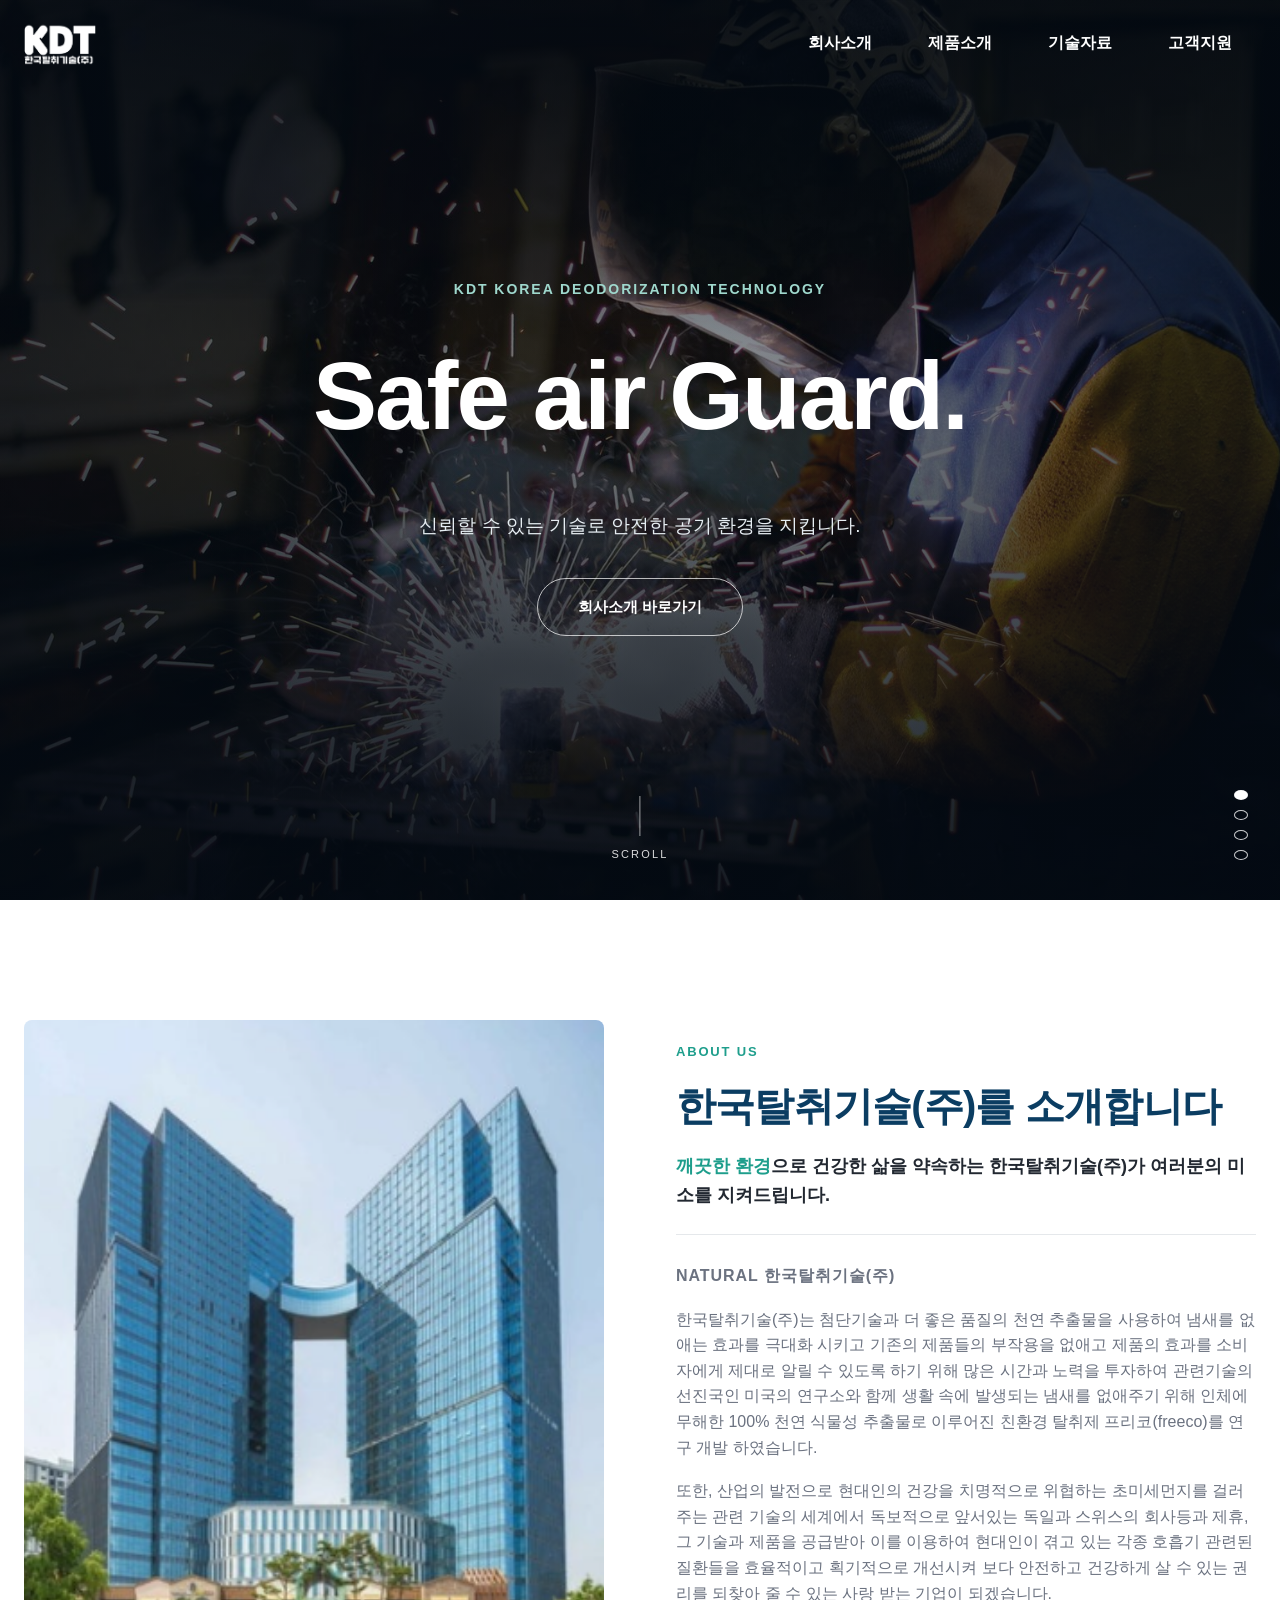
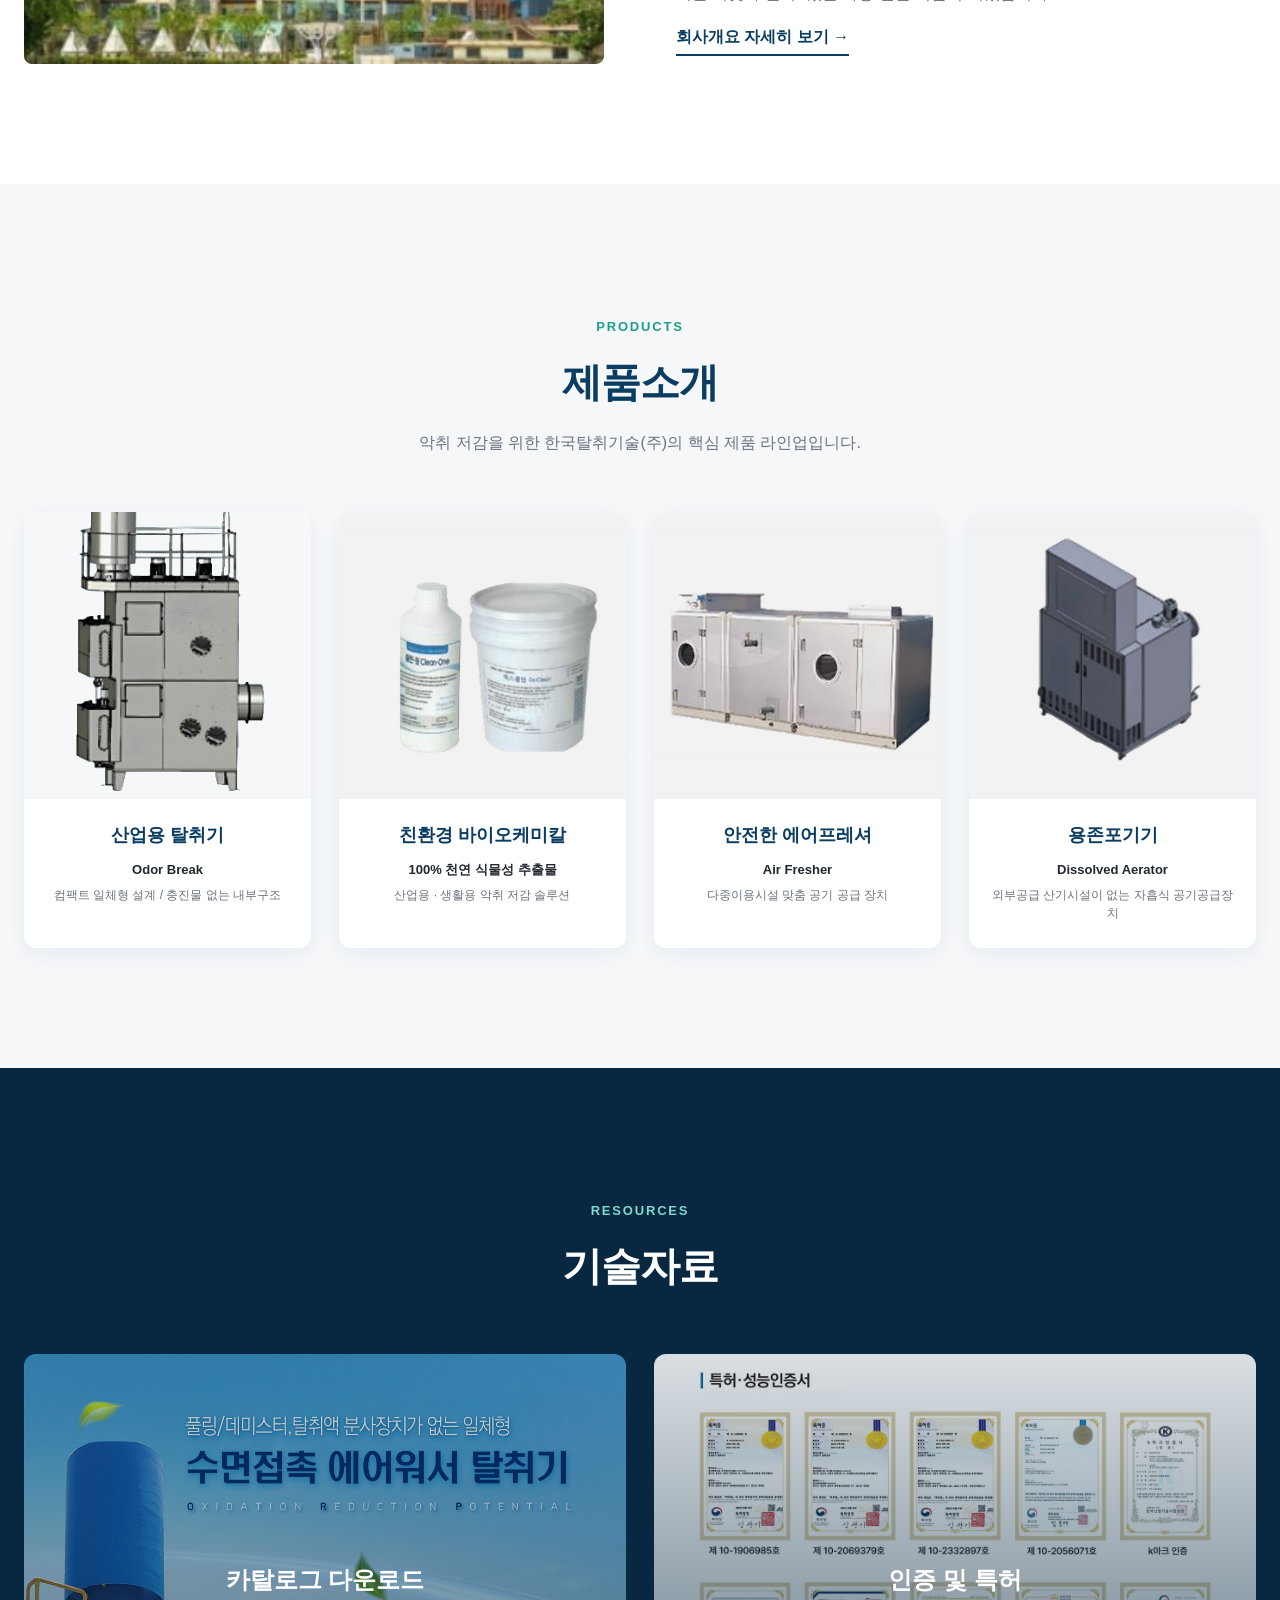
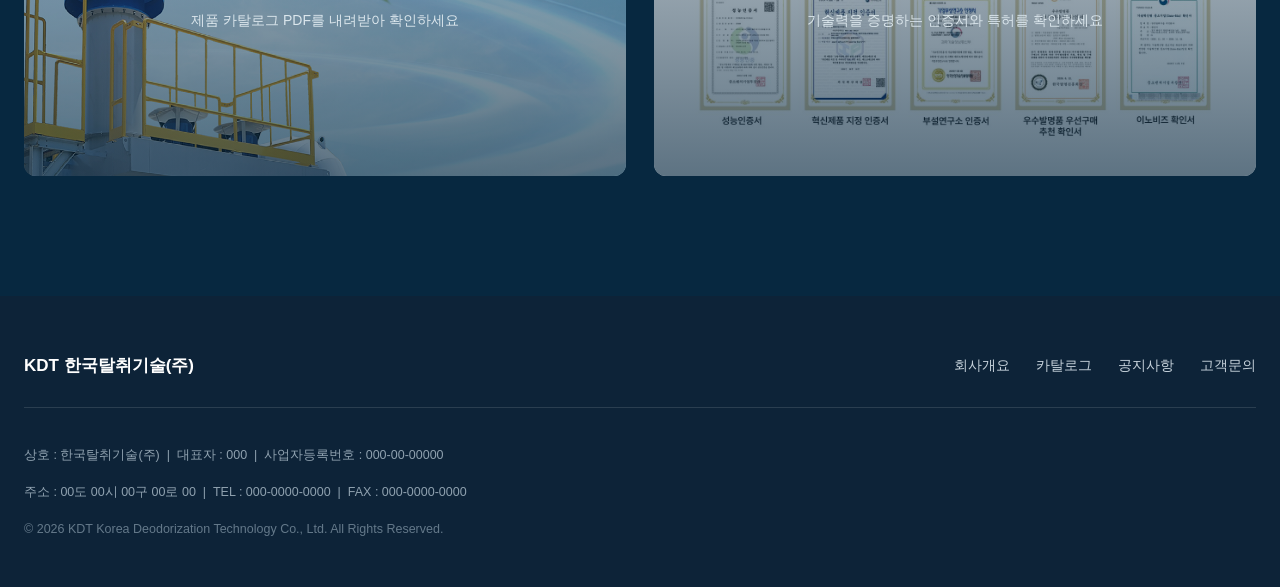
==== commit 340c62e6: "Fix broken company overview photo on main page Previous folder cleanup deleted attachFile/, which th" ====
--- a/index.html
+++ b/index.html
@@ -144,8 +144,8 @@
   <section class="about-section reveal">
     <div class="about-inner">
       <div class="about-visual">
-        <img src="attachFile/회사전경.PNG" alt="회사 전경 사진">
-        <!-- 회사 전경 사진 (attachFile/회사전경.PNG) -->
+        <img src="images/company-overview.png" alt="회사 전경 사진">
+        <!-- 회사 전경 사진 -->
       </div>
       <div class="about-text">
         <p class="section-eyebrow">ABOUT US</p>
